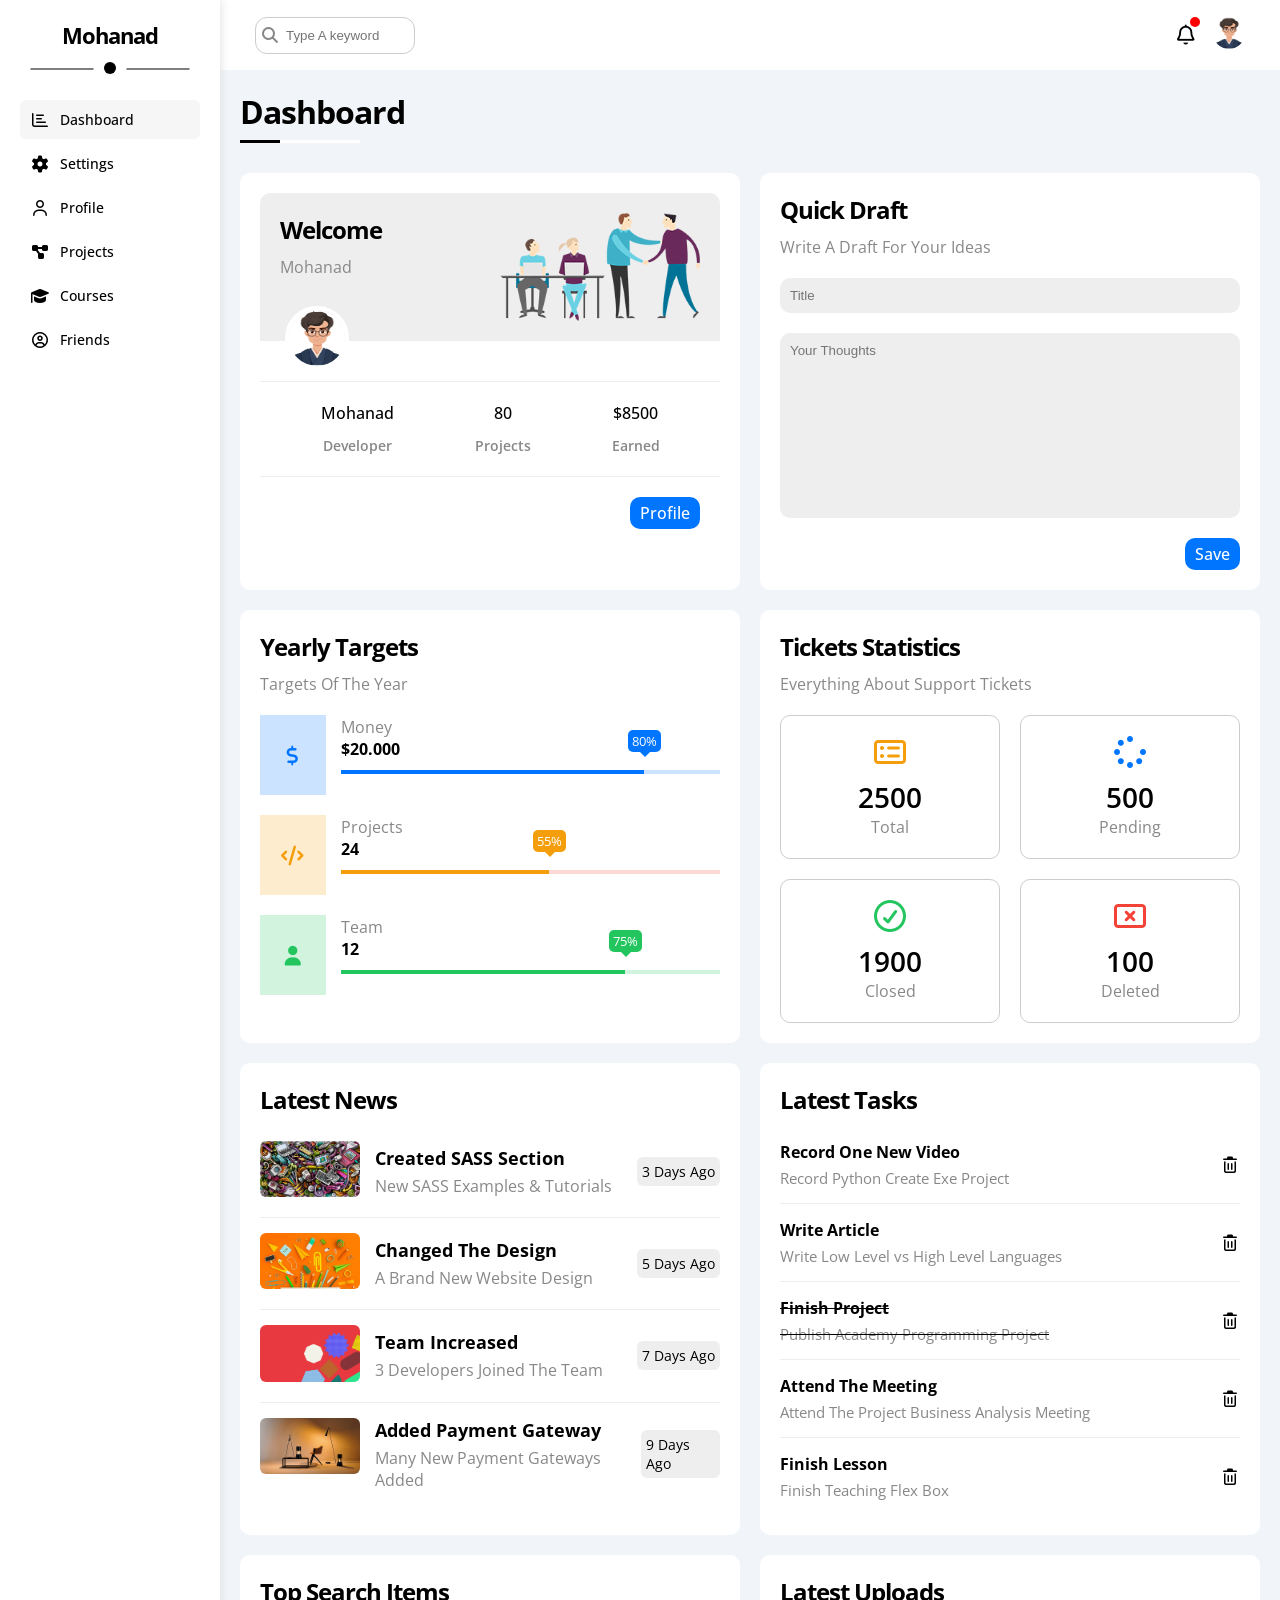
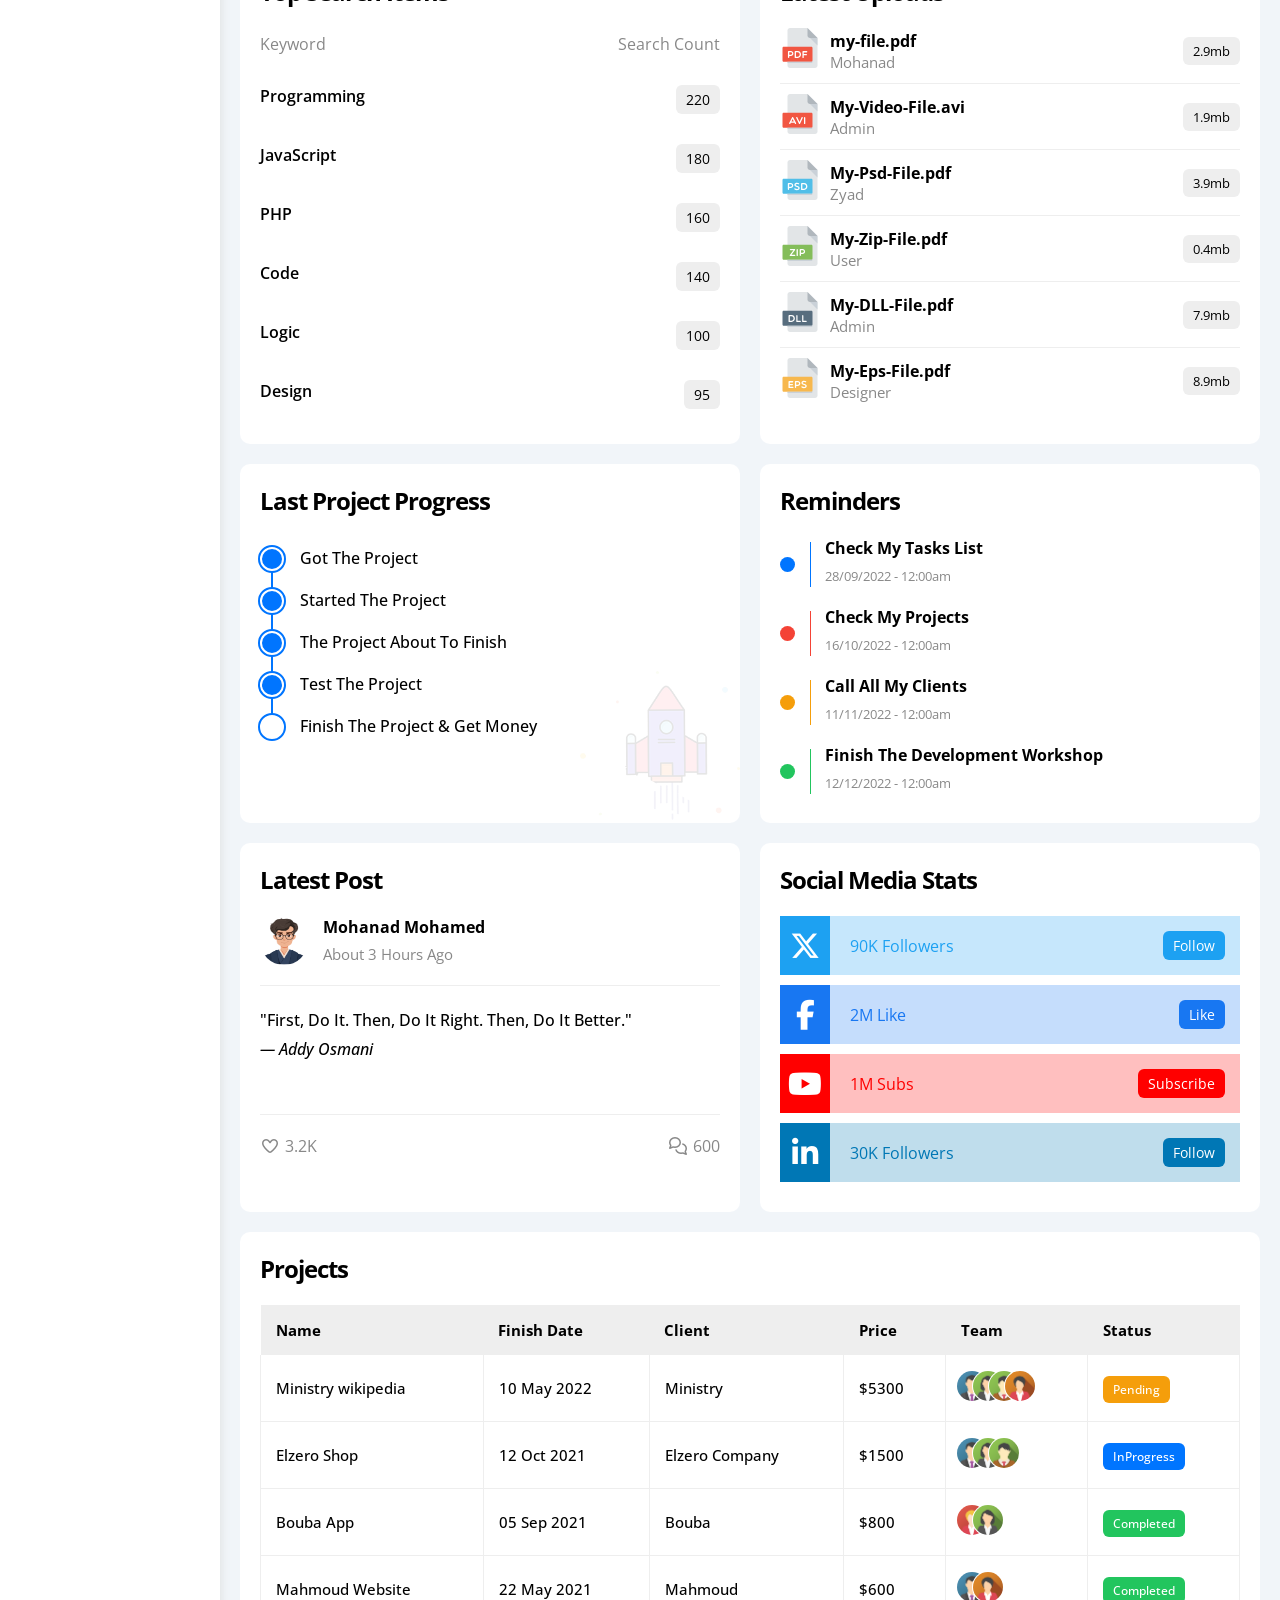
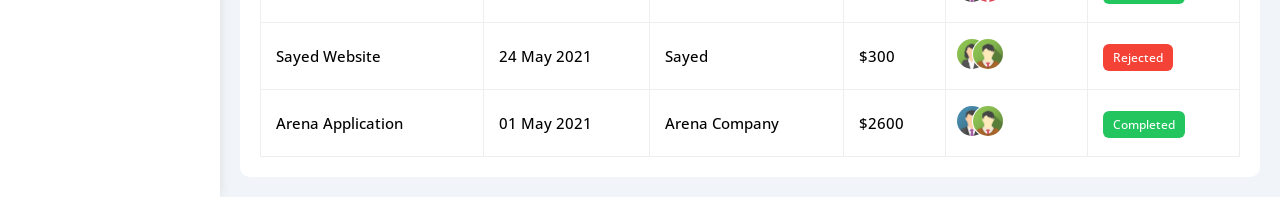
==== index.html @ ac5eeee0 "initial commit of the original template" ====
<!DOCTYPE html>
<html lang="en">
<head>
    <meta charset="UTF-8">
    <meta name="viewport" content="width=device-width, initial-scale=1.0">
    <title>Dashboard</title>
    <!-- Font Awesome  -->
    <link rel="stylesheet" href="CSS/all.min.css">
    <!-- FrameWork file  -->
    <link rel="stylesheet" href="CSS/framework.css">
    <!-- Main CSS File  -->
    <link rel="stylesheet" href="CSS/main.css">
    <!-- Google Fonts  -->
    <link rel="preconnect" href="https://fonts.googleapis.com">
    <link rel="preconnect" href="https://fonts.gstatic.com" crossorigin>
    <link href="https://fonts.googleapis.com/css2?family=Cairo:wght@200..1000&family=Open+Sans:ital,wght@0,300..800;1,300..800&display=swap" rel="stylesheet">
</head>
<body>
    <div class="page">
        <div class="sidebar">
            <h3>
                <span class="circle-bullet"></span>
                Mohanad
            </h3>
            <ul>
                <li>
                    <a class="active" href="index.html" >
                        <i class="fa-regular fa-chart-bar fa-fw"></i>
                        <span>Dashboard</span>
                    </a>
                </li>
                <li>
                    <a href="settings.html">
                        <i class="fa-solid fa-gear fa-fw"></i>
                        <span>Settings</span>
                    </a>
                </li>
                <li>                   
                    <a href="profile.html" >
                        <i class="fa-regular fa-user fa-fw"></i>
                        <span>Profile</span>
                    </a>
                </li>
                <li>
                    <a href="projects.html" >
                        <i class="fa-solid fa-diagram-project fa-fw"></i>
                        <span>Projects</span>
                    </a>
                </li>
                <li>                    
                    <a href="courses.html" >
                        <i class="fa-solid fa-graduation-cap fa-fw"></i>
                        <span>Courses</span>
                    </a>
                </li>
                <li>                   
                    <a href="friends.html" >
                        <i class="fa-regular fa-circle-user fa-fw"></i>
                        <span>Friends</span>
                    </a>
                </li>
            </ul>
        </div>

        <div class="content-wrapper">
            <header>
                <div class="search">
                    <i class="fa-solid fa-magnifying-glass"></i>
                    <input type="text" name="search" placeholder="Type A keyword">
                </div>
                    <div class="image p-relative">
                        <img src="images/my-avatar.jpg" alt="">
                    </div>
            </header>

            <div class="dashboard-body p-20">
                <h1 class="main-title">Dashboard</h1>

                <div class="dashboard-content">
                    <div class="card welcome pb-40">
                        <div class="intro p-20 d-flex-space eee-bg p-relative">
                            <div class="card-head-text">
                                <h2>Welcome</h2>
                                <p>Mohanad</p>
                            </div>
                            <img src="images/welcome.png" alt="">
                        </div>
                        <div class="content p-relative pt-20 pb-40">
                            <div class="image">
                                <img src="images/my-avatar.jpg" alt="">
                            </div>
                            <div class="content-text d-flex-around p-20 mt-20 mb-20 txt-center">
                                <div class="role">
                                    <p>Mohanad</p>
                                    <span>Developer</span>
                                </div>
                                <div class="projects-done">
                                    <p>80</p>
                                    <span>Projects</span>
                                </div>
                                <div class="money-earned">
                                    <p>$8500</p>
                                    <span>Earned</span>
                                </div>
                            </div>
                            <div class="profile-btn">
                                <a href="profile.html" target="_blank">Profile</a>
                            </div>
                        </div>
                    </div>
                    <!-- *************** -->
                    <div class="card quick-draft p-20">
                        <div class="card-head-text">
                            <h2>Quick Draft</h2>
                            <p>Write A Draft For Your Ideas</p>
                        </div>
                        <form action="" class="quick-draft-form d-flex mt-20">
                            <input class="title-input eee-bg rad-10" type="text" name="title" placeholder="Title">
                            <input class="thoughts-input eee-bg rad-10" type="text" name="thoughts" placeholder="Your Thoughts">
                        </form>
                        <div class="save-btn">
                            <a href="#">Save</a>
                        </div>
                    </div>
                    <!-- **************** -->
                    <div class="card targets p-20">
                        <div class="card-head-text">
                            <h2>Yearly Targets</h2>
                            <p>Targets Of The Year</p>
                        </div>
                        <!-- Money  -->
                        <div class="target-holder money d-flex">
                            <div class="target-icon center-flex">
                                <i class="fa-solid fa-dollar-sign fa-lg c-blue"></i>
                            </div>
                            <div class="target-content">
                                <p class="title">Money</p>
                                <p class="number">$20.000</p>
                                <div class="prog money">
                                    <span class="progress-fill money blue-bg" data-progress="80%" style="width: 80%;">
                                        <span class="money blue-bg">80%</span>
                                    </span>
                                </div>
                            </div>
                        </div>
                        <!-- Projects  -->
                        <div class="target-holder projects d-flex">
                            <div class="target-icon center-flex">
                                <i class="fa-solid fa-code fa-lg c-orange"></i>
                            </div>
                            <div class="target-content">
                                <p class="title">Projects</p>
                                <p class="number">24</p>
                                <div class="prog projects">
                                    <span class="progress-fill projects orange-bg" data-progress="55%" style="width: 55%;">
                                        <span class="projects orange-bg">55%</span>
                                    </span>
                                </div>
                            </div>
                        </div>
                        <!-- Team  -->
                        <div class="target-holder team d-flex">
                            <div class="target-icon center-flex">
                                <i class="fa-solid fa-user fa-lg c-green"></i>
                            </div>
                            <div class="target-content">
                                <p class="title">Team</p>
                                <p class="number">12</p>
                                <div class="prog team">
                                    <span class="progress-fill team green-bg" data-progress="75%" style="width: 75%;">
                                        <span class="team green-bg">75%</span>
                                    </span>
                                </div>
                            </div>
                        </div>
                    </div>
                    <!-- ******************* -->
                    <div class="card tickets p-20">
                        <div class="card-head-text">
                            <h2>Tickets Statistics</h2>
                            <p>Everything About Support Tickets</p>
                        </div>
                        <div class="box-container d-flex mt-20">
                            <div class="box">
                                <i class="fa-regular fa-rectangle-list fa-2x c-orange mb-10"></i>
                                <span>2500</span>
                                <p>Total</p>
                            </div>
                            <div class="box">
                                <i class="fa-solid fa-spinner fa-2x c-blue mb-10"></i>
                                <span>500</span>
                                <p>Pending</p>
                            </div>
                            <div class="box">
                                <i class="fa-regular fa-circle-check fa-2x c-green mb-10"></i>
                                <span>1900</span>
                                <p>Closed</p>
                            </div>
                            <div class="box">
                                <i class="fa-regular fa-rectangle-xmark fa-2x c-red mb-10"></i>
                                <span>100</span>
                                <p>Deleted</p>
                            </div>
                        </div>
                    </div>
                    <!-- ***************************** -->
                    <div class="card news p-20">
                        <div class="card-head-text">
                            <h2>Latest News</h2>
                        </div>
                        <div class="news-row d-flex">
                            <div class="news-row-image">
                                <img src="/images/news-04.png" alt="">
                            </div>
                            <div class="news-row-content">
                                <div class="news-text">
                                    <h3>Created SASS Section</h3>
                                    <p>New SASS Examples & Tutorials</p>
                                </div>
                                <div class="news-label ">
                                    3 Days Ago
                                </div>
                            </div>
                        </div>
                        <!-- ********** -->
                        <div class="news-row d-flex">
                            <div class="news-row-image">
                                <img src="/images/news-02.png" alt="">
                            </div>
                            <div class="news-row-content">
                                <div class="news-text">
                                    <h3>Changed The Design</h3>
                                    <p>A Brand New Website Design</p>
                                </div>
                                <div class="news-label ">
                                    5 Days Ago
                                </div>
                            </div>
                        </div>
                        <!-- *************** -->
                        <div class="news-row d-flex">
                            <div class="news-row-image">
                                <img src="/images/news-03.png" alt="">
                            </div>
                            <div class="news-row-content">
                                <div class="news-text">
                                    <h3>Team Increased</h3>
                                    <p>3 Developers Joined The Team</p>
                                </div>
                                <div class="news-label ">
                                    7 Days Ago
                                </div>
                            </div>
                        </div>
                        <!-- ********************* -->
                        <div class="news-row d-flex">
                            <div class="news-row-image">
                                <img src="/images/news-01.png" alt="">
                            </div>
                            <div class="news-row-content">
                                <div class="news-text">
                                    <h3>Added Payment Gateway</h3>
                                    <p>Many New Payment Gateways Added</p>
                                </div>
                                <div class="news-label ">
                                    9 Days Ago
                                </div>
                            </div>
                        </div>
                    </div>
                    <!-- ********************  -->
                    <div class="card tasks p-20">
                        <div class="card-head-text">
                            <h2>Latest Tasks</h2>
                        </div>
                        <div class="task-row d-flex">
                            <div class="task-content">
                                <h3 class="fs-16">Record One New Video</h3>
                                <p class="fs-15 c-grey">Record Python Create Exe Project</p>
                            </div>
                            <div class="remove-task-icon">
                                <i class="fa-regular fa-trash-can delete"></i>
                            </div>
                        </div>

                        <div class="task-row d-flex">
                            <div class="task-content">
                                <h3 class="fs-16">Write Article</h3>
                                <p class="fs-15 c-grey">Write Low Level vs High Level Languages</p>
                            </div>
                            <div class="remove-task-icon">
                                <i class="fa-regular fa-trash-can delete"></i>
                            </div>
                        </div>

                        <div class="task-row d-flex">
                            <div class="task-content">
                                <h3 class="fs-16">Finish Project</h3>
                                <p class="fs-15 c-grey">Publish Academy Programming Project</p>
                            </div>
                            <div class="remove-task-icon">
                                <i class="fa-regular fa-trash-can delete"></i>
                            </div>
                        </div>

                        <div class="task-row d-flex">
                            <div class="task-content">
                                <h3 class="fs-16">Attend The Meeting</h3>
                                <p class="fs-15 c-grey">Attend The Project Business Analysis Meeting</p>
                            </div>
                            <div class="remove-task-icon">
                                <i class="fa-regular fa-trash-can delete"></i>
                            </div>
                        </div>

                        <div class="task-row d-flex">
                            <div class="task-content">
                                <h3 class="fs-16">Finish Lesson</h3>
                                <p class="fs-15 c-grey">Finish Teaching Flex Box</p>
                            </div>
                            <div class="remove-task-icon">
                                <i class="fa-regular fa-trash-can delete"></i>
                            </div>
                        </div>
                    </div>
                    <!-- ********************  -->
                    <div class="card top-search p-20">
                        <div class="card-head-text">
                            <h2>Top Search Items</h2>
                        </div>
                        <div class="items-head d-flex-space">
                            <span class="c-grey">Keyword</span>
                            <span class="c-grey">Search Count</span>
                        </div>
                        <div class="items-row d-flex-space">
                            <span class="keyword">Programming</span>
                            <span class="count">220</span>
                        </div>

                        <div class="items-row d-flex-space">
                            <span class="keyword">JavaScript</span>
                            <span class="count">180</span>
                        </div>

                        <div class="items-row d-flex-space p-15">
                            <span class="keyword">PHP</span>
                            <span class="count">160</span>
                        </div>

                        <div class="items-row d-flex-space">
                            <span class="keyword">Code</span>
                            <span class="count">140</span>
                        </div>

                        <div class="items-row d-flex-space">
                            <span class="keyword">Logic</span>
                            <span class="count">100</span>
                        </div>

                        <div class="items-row d-flex-space">
                            <span class="keyword">Design</span>
                            <span class="count">95</span>
                        </div>
                    </div>
                    <!-- *********************  -->
                    <div class="card uploads p-20">
                        <div class="card-head-text">
                            <h2>Latest Uploads</h2>
                        </div>
                        <div class="uploads-row d-flex">
                            <div class="uploads-img">
                                <img src="/images/pdf.svg" alt="" style="width: 40px;">
                            </div>
                            <div class="uploads-content">
                                <div class="uploads-text">
                                    <h3 class="fs-16">my-file.pdf</h3>
                                    <p class="fs-15 c-grey">Mohanad</p>
                                </div>
                                <div class="uploads-label">
                                    2.9mb
                                </div>
                            </div>
                        </div>

                        <div class="uploads-row d-flex">
                            <div class="uploads-img">
                                <img src="/images/avi.svg" alt="" style="width: 40px;">
                            </div>
                            <div class="uploads-content">
                                <div class="uploads-text">
                                    <h3 class="fs-16">My-Video-File.avi</h3>
                                    <p class="fs-15 c-grey">Admin</p>
                                </div>
                                <div class="uploads-label">
                                    1.9mb
                                </div>
                            </div>
                        </div>

                        <div class="uploads-row d-flex">
                            <div class="uploads-img">
                                <img src="/images/psd.svg" alt="" style="width: 40px;">
                            </div>
                            <div class="uploads-content">
                                <div class="uploads-text">
                                    <h3 class="fs-16">My-Psd-File.pdf</h3>
                                    <p class="fs-15 c-grey">Zyad</p>
                                </div>
                                <div class="uploads-label">
                                    3.9mb
                                </div>
                            </div>
                        </div>

                        <div class="uploads-row d-flex">
                            <div class="uploads-img">
                                <img src="/images/zip.svg" alt="" style="width: 40px;">
                            </div>
                            <div class="uploads-content">
                                <div class="uploads-text">
                                    <h3 class="fs-16">My-Zip-File.pdf</h3>
                                    <p class="fs-15 c-grey">User</p>
                                </div>
                                <div class="uploads-label">
                                    0.4mb
                                </div>
                            </div>
                        </div>

                        <div class="uploads-row d-flex">
                            <div class="uploads-img">
                                <img src="/images/dll.svg" alt="" style="width: 40px;">
                            </div>
                            <div class="uploads-content">
                                <div class="uploads-text">
                                    <h3 class="fs-16">My-DLL-File.pdf</h3>
                                    <p class="fs-15 c-grey">Admin</p>
                                </div>
                                <div class="uploads-label">
                                    7.9mb
                                </div>
                            </div>
                        </div>

                        <div class="uploads-row d-flex">
                            <div class="uploads-img">
                                <img src="/images/eps.svg" alt="" style="width: 40px;">
                            </div>
                            <div class="uploads-content">
                                <div class="uploads-text">
                                    <h3 class="fs-16">My-Eps-File.pdf</h3>
                                    <p class="fs-15 c-grey">Designer</p>
                                </div>
                                <div class="uploads-label">
                                    8.9mb
                                </div>
                            </div>
                        </div>
                    </div>
                    <!-- **********************  -->
                    <div class="card progress p-relative">
                        <div class="card-head-text">
                            <h2>Last Project Progress</h2>
                        </div>
                        <ul class="project-progress mt-20">
                            <li>Got The Project</li>
                            <li>Started The Project</li>
                            <li>The Project About To Finish</li>
                            <li>Test The Project</li>
                            <li>Finish The Project & Get Money</li>
                        </ul>
                        <img src="/images/project.png" alt="">
                    </div>
                    <!-- ********************  -->
                    <div class="card reminders">
                        <div class="card-head-text">
                            <h2>Reminders</h2>
                        </div>
                        <ul>
                            <li class="d-flex blue">
                                <span class="bullet blue-bg "></span>
                                <div class="content">
                                    <p class="text">Check My Tasks List</p>
                                    <span class="date c-grey">28/09/2022 - 12:00am</span>
                                </div>
                            </li>
                            <li class="d-flex red">
                                <span class="bullet red-bg"></span>
                                <div class="content">
                                    <p class="text">Check My Projects</p>
                                    <span class="date c-grey">16/10/2022 - 12:00am</span>
                                </div>
                            </li>
                            <li class="d-flex orange">
                                <span class="bullet orange-bg"></span>
                                <div class="content">
                                    <p class="text">Call All My Clients</p>
                                    <span class="date c-grey">11/11/2022 - 12:00am</span>
                                </div>
                            </li>
                            <li class="d-flex green">
                                <span class="bullet green-bg"></span>
                                <div class="content">
                                    <p class="text">Finish The Development Workshop</p>
                                    <span class="date c-grey">12/12/2022 - 12:00am</span>
                                </div>
                            </li>
                        </ul>
                    </div>
                    <!-- ***********************  -->
                    <div class="card post ">
                        <div class="card-head-text ">
                            <h2>Latest Post</h2>
                        </div>
                        <div class="post-head text-capitalize pt-10 pb-20">
                            <img src="images/my-avatar.jpg" alt="">
                            <div class="info">
                                <span class="name fs-16">Mohanad Mohamed</span>
                                <span class="time c-grey fs-15">About 3 Hours Ago</span>
                            </div>
                        </div>
                        <div class="post-content text-capitalize pt-20 pb-50">
                            <blockquote>
                                "First, do it. Then, do it right. Then, do it better."
                            </blockquote>
                            <cite>— Addy Osmani</cite>
                        </div>
                        <div class="post-foot d-flex-space pt-20">
                            <div class="likes c-grey d-flex">
                                <i class="fa-regular fa-heart"></i>
                                <span>3.2K</span>
                            </div>
                            <div class="comments c-grey d-flex">
                                <i class="fa-regular fa-comments"></i>
                                <span>600</span>
                            </div>
                        </div>
                    </div>
                    <!-- *****************  -->
                    <div class="card social">
                        <div class="card-head-text mb-20">
                            <h2>Social Media Stats</h2>
                        </div>
                        <div class="social-row twitter d-flex ">
                            <i class="fa-brands fa-x-twitter center-flex c-white"></i>
                            <div class="social-row-content d-flex-space">
                                <span style="color: var(--twitter-color);">90K Followers</span>
                                <a href="#">Follow</a>
                            </div>
                        </div>
                        <div class="social-row facebook d-flex ">
                            <i class="fa-brands fa-facebook-f center-flex c-white"></i>
                            <div class="social-row-content d-flex-space">
                                <span style="color: var(--facebook-color);">2M Like</span>
                                <a href="#">Like</a>
                            </div>
                        </div>
                        <div class="social-row youtube d-flex ">
                            <i class="fa-brands fa-youtube center-flex c-white"></i>
                            <div class="social-row-content d-flex-space">
                                <span style="color: red;">1M Subs</span>
                                <a href="#">Subscribe</a>
                            </div>
                        </div>
                        <div class="social-row linkedIn d-flex ">
                            <i class="fa-brands fa-linkedin-in center-flex c-white"></i>
                            <div class="social-row-content d-flex-space">
                                <span style="color: var(--linkedIn-color);">30K Followers</span>
                                <a href="#">Follow</a>
                            </div>
                        </div>
                    </div>
                </div>
                <div class="card projects fff-bg rad-10 p-20 mt-20">
                    <div class="card-head-text mb-20">
                        <h2>Projects</h2>
                    </div>
                    <div class="table-container">
                        <table>
                            <tr>
                                <th>Name</th>
                                <th>Finish Date</th>
                                <th>Client</th>
                                <th>Price</th>
                                <th>Team</th>
                                <th>Status</th>
                            </tr>
                            <tr>
                                <td>Ministry wikipedia</td>
                                <td>10 May 2022</td>
                                <td>Ministry</td>
                                <td>$5300</td>
                                <td class="images">
                                    <img src="/images/team-01.png" alt="">
                                    <img src="/images/team-02.png" alt="">
                                    <img src="/images/team-03.png" alt="">
                                    <img src="/images/team-04.png" alt="">
                                </td>
                                <td class="pending"><span>Pending</span></td>
                            </tr>
                            <tr>
                                <td>Elzero Shop</td>
                                <td>12 Oct 2021</td>
                                <td>Elzero Company</td>
                                <td>$1500</td>
                                <td class="images">
                                    <img src="/images/team-01.png" alt="">
                                    <img src="/images/team-02.png" alt="">
                                    <img src="/images/team-03.png" alt="">
                                </td>
                                <td class="in-progress"><span>InProgress</span></td>
                            </tr>
                            <tr>
                                <td>Bouba App</td>
                                <td>05 Sep 2021</td>
                                <td>Bouba</td>
                                <td>$800</td>
                                <td class="images">
                                    <img src="/images/team-05.png" alt="">
                                    <img src="/images/team-02.png" alt="">
                                </td>
                                <td class="completed"><span>Completed</span></td>
                            </tr>
                            <tr>
                                <td>Mahmoud Website</td>
                                <td>22 May 2021</td>
                                <td>Mahmoud</td>
                                <td>$600</td>
                                <td class="images">
                                    <img src="/images/team-01.png" alt="">
                                    <img src="/images/team-04.png" alt="">
                                </td>
                                <td class="completed"><span>Completed</span></td>
                            </tr>
                            <tr>
                                <td>Sayed Website</td>
                                <td>24 May 2021</td>
                                <td>Sayed</td>
                                <td>$300</td>
                                <td class="images">
                                    <img src="/images/team-02.png" alt="">
                                    <img src="/images/team-03.png" alt="">
                                </td>
                                <td class="rejected"><span>Rejected</span></td>
                            </tr>
                            <tr>
                                <td>Arena Application</td>
                                <td>01 May 2021</td>
                                <td>Arena Company</td>
                                <td>$2600</td>
                                <td class="images">
                                    <img src="/images/team-01.png" alt="">
                                    <img src="/images/team-03.png" alt="">
                                </td>
                                <td class="completed"><span>Completed</span></td>
                            </tr>
                        </table>
                    </div>
                </div>
            </div>
        </div>
    </div>
</body>
</html>
---- CSS/framework.css ----
/* Start Padding And Margin  */
.w-full{
    width: 100%;
}
.p-10{
    padding: 10px;
}
.p-15{
    padding: 15px;
}
.p-20{
    padding: 20px;
}
.pt-10{
    padding-top: 10px;
}
.pt-15{
    padding-top: 15px;
}
.pt-20{
    padding-top: 20px;
}
.pb-10{
    padding-bottom: 10px;
}
.pb-15{
    padding-bottom: 15px;
}
.pb-20{
    padding-bottom: 20px;
}
.pb-40{
    padding-bottom: 40px;
}
.pb-50{
    padding-bottom: 50px;
}
.m-10{
    margin: 10px;
}
.m-20{
    margin: 20px;
}
.mt-5{
    margin-top: 5px;
}
.mt-10{
    margin-top: 10px;
}
.mt-15{
    margin-top: 15px;
}
.mt-20{
    margin-top: 20px;
}
.mb-10{
    margin-bottom: 10px;
}
.mb-15{
    margin-bottom: 15px;
}
.mb-20{
    margin-bottom: 20px;
}
.mt-40{
    margin-top: 40px;
}
.mb-40{
    margin-bottom: 40px;
}
.rad-6{
    border-radius: 6px;
}
.rad-10{
    border-radius: 10px;
}
/* End Padding And Margin  */
/* Start Display  */
.full-w{
    width: 100%;
}
.d-flex{
    display: flex;
}
.d-flex-space{
    display: flex;
    justify-content: space-between;
}
.d-flex-evenly{
    display: flex;
    justify-content: space-evenly;
}
.d-flex-around{
    display: flex;
    justify-content: space-around;
}
.center-flex{
    display: flex;
    justify-content: center;
    align-items: center;
}
.center-position{
    position: absolute;
    left: 50%;
    top: 50%;
    transform: translate(-50%, -50%);
}
/* End Display  */
/* Start Positioning  */
.p-relative{
    position: relative;
}
/* End Positioning  */
/* Start Text  */
.txt-center{
    text-align: center;
}
/* End Text  */
/* Start color  */
.white-bg{
    background-color: white;
}
.fff-bg{
    background-color: #fff;
}
.eee-bg{
    background-color: #eee;
}
.blue-bg{
    background-color: #0075ff;
}
.orange-bg{
    background-color: #f59e0b;
}
.green-bg{
    background-color: #22c55e;
}
.red-bg{
    background-color: #f44336;
}
.c-white{
    color: white;
}
.c-blue{
    color: #0075ff;
}
.c-orange{
    color: #f59e0b;
}
.c-green{
    color: #22c55e;
}
.c-grey{
    color: #888;
}
.c-red{
    color: #f44336;
}
/* End color  */
/* Start font  */
/* End font  */
.text-capitalize{
    text-transform: capitalize;
}
.fs-16{
    font-size: 16px;
}
.fs-15{
    font-size: 15px;
}
.fs-14{
    font-size: 14px;
}
.fs-13{
    font-size: 13px;
}
---- CSS/main.css ----
/* Start global values  */
*{
    -webkit-box-sizing: border-box;
    -moz-box-sizing: border-box;
    box-sizing: border-box;
    padding: 0;
    margin: 0;
}
::-webkit-scrollbar{
    width: 15px;
}
::-webkit-scrollbar-track{
    background: #fff;
}
::-webkit-scrollbar-thumb{
    background: var(--blue-color);
}
::-webkit-scrollbar-thumb:hover{
    background: var(--blue-alt-color);
}

body{
    font-family: "Open Sans", sans-serif;
    scroll-behavior: smooth;
}
ul{
    list-style-type: none;
}
a{
    text-decoration: none;
}
input:focus{
    outline: none;
}
.content-wrapper{
    flex-grow: 1;
    min-width: 0;
    display: flex;
    flex-direction: column;
    width: 100vw;
}
.main-title{
    font-size: 32px;
    letter-spacing: -1px;
    position: relative;
    margin-bottom: 40px;
    text-transform: capitalize;
}
.main-title::before,
.main-title::after{
    content: "";
    position: absolute;
    bottom: -10px;
    left: 0;
    height: 3px;
}
.main-title::before{
    width: 120px;
    background-color: white;
}
.main-title::after{
    background-color: black;
    width: 40px;
}
@media (max-width: 768px){
    .main-title{
        font-size: 28px;
        margin-left: 10px;
    }
}
@media (max-width: 480px){
    .dashboard-body{
        padding: 10px;
    }
}
.card{
    background-color: #fff;
    padding: 20px;
    border-radius: 10px;
}
.card-head-text h2{
    color: black;
    font-size: 24px;
    font-weight: 700;
    margin-bottom: 10px;
    letter-spacing: -1px;
    text-transform: capitalize;
}
.card-head-text p{
    margin-top: 10px;
    color: var(--grey-color);
    text-transform: capitalize;
}
@media (max-width: 768px){
    .card-head-text h2{
        font-size: 22px;
        margin-bottom: 7px;
    }
    .card-head-text p{
        font-size: 15px;
        margin-top: 7px;
    }
}
.toggle-switch-off{
    width: 78px;
    height: 32px;
    border-radius: 16px;
    background-color: #ccc;
    position: absolute;
    right: 10px;
    top: 32%;
    display: flex;
    align-items: center;
    justify-content: flex-start;
}
.toggle-switch-off > i{
    display: flex;
    align-items: center;
    justify-content: center;
    margin-left: 5px;
    font-size: 13px;
    width: 25px;
    height: 25px;
    background-color: white;
    border-radius: 50%;
    color: #a0a0a0;
}
.toggle-switch-on{
    width: 78px;
    height: 32px;
    border-radius: 16px;
    background-color: var(--blue-color);
    position: absolute;
    right: 10px;
    top: 32%;
    display: flex;
    align-items: center;
    justify-content: flex-end;
}
.toggle-switch-on > i{
    display: flex;
    align-items: center;
    justify-content: center;
    margin-right: 5px;
    font-size: 13px;
    width: 25px;
    height: 25px;
    background-color: white;
    border-radius: 50%;
    color: var(--blue-color);
}
:root{
    --section-background: #f1f5f9;
    --main-transition: 0.3s;
    --blue-color: #0075ff;
    --blue-alt-color: #0d69d5;
    --orange-color: #f59e0b;
    --green-color: #22c55e;
    --red-color: #f44336;
    --grey-color: #888;
    --twitter-color: #1DA1F2;
    --facebook-color: #1877F2;
    --youtube-color: red;
    --linkedIn-color: #0077B5;
}
/* End global values  */

/* Start sidebar  */
.page{
    display: flex;
    min-height: 100vh;
    background-color: var(--section-background);
}
.sidebar{
    flex-shrink: 0;
    padding: 20px;
    width: 220px;
    box-shadow: 0 0 10px #ddd;
    background-color: white;
    min-height: 100vh;
    position: relative;
}
.sidebar > h3{
    text-align: center;
    font-weight: bold;
    font-size: 22px;
    letter-spacing: -1px;
    padding-bottom: 20px;
    position: relative;
}
.sidebar > h3::before,
.sidebar > h3::after{
    content: "";
    position: absolute;
    bottom: 0;
    transform: translate(-50%, -50%);
    height: 1px;
    width: 35%;
    background-color: black;
}
.sidebar > h3 .circle-bullet{
    position: absolute;
    left: 50%;
    bottom: -10px;
    transform: translate(-50%, -50%);
    width: 12px;
    height: 12px;
    border-radius: 50%;
    background-color: black;
}
.sidebar ul{
    margin-top: 30px;
}
.sidebar ul li a{
    display: flex;
    align-items: center;
    text-align: center;
    color: black;
    padding: 10px;
    margin-bottom: 5px;
    border-radius: 6px;
    transition: var(--main-transition);
}
.sidebar ul li a:hover{
    background-color: #f6f6f6;
}
.sidebar ul li a i{
    margin-right: 10px;
}
.sidebar ul li a span{
    font-size: 14px;
    font-weight: 500;
}
.sidebar ul li a.active{
    background-color: #f6f6f6;
}
@media (max-width: 992px){
    .sidebar{
        width: 160px;
    }
    .sidebar > h3{
        font-size: 18px;
    }
    .sidebar > h3 .circle-bullet{
        width: 10px;
        height: 10px;
    }
}
@media (max-width: 768px){
    .sidebar{
        width: 58px;
        padding: 6px;
        display: flex;
        flex-direction: column;
        align-items: center;
    }
    .sidebar > h3{
        font-size: 13px;
        padding-bottom: 0;
        margin-top: 15px;
    }
    .sidebar > h3::before,
    .sidebar > h3::after{
        display: none;
    }
    .sidebar > h3 .circle-bullet{
        display: none;
    }
    .sidebar ul li a i{
        margin-right: 0;
    }
    .sidebar ul li a span{
        display: none;
    }
}
@media (max-width: 480px){
    .sidebar{
        padding: 4px;
    }
}
/* End sidebar  */

/* Start header  */
header{
    display: flex;
    justify-content: space-between;
    align-items: center;
    background-color: #fff;
    width: 100%;
    height: 50px;
    padding: 35px;
}
header > .search{
    position: relative;
}
header > .search > i{
    position: absolute;
    top: 50%;
    left: 15px;
    transform: translate(-50%, -50%);
    color: #888;
}
header > .search > input{
    width: 160px;
    border: 1px solid #ccc;
    border-radius: 12px;
    padding: 10px 0;
    padding-left: 30px;
    transition: var(--main-transition);
}
header > .search > input:focus{
    width: 200px;
}
header > .search > input:focus::placeholder{
    opacity: 0;
    color: transparent;
}
header .image::before{
    content: "\f0f3";
    position: absolute;
    right: 50px;
    top: 7px;
    font-family: "Font Awesome 5 Free";
    font-size: 20px;
}
header .image::after{
    content: "";
    position: absolute;
    right: 45px;
    width: 10px;
    height: 10px;
    border-radius: 50%;
    background-color: red;
}
header .image img{
    width: 32px;
    height: 32px;
    border-radius: 50%;
}
@media (max-width: 480px){
    header{
        height: 40px;
    }
    header .image img{
        width: 28px;
        height: 28px;
    }
    header .image::before{
        font-size: 18px;
    }
    header .image::after{
        width: 8px;
        height: 8px;
    }

}
/* End header  */
/* Start Dashboard  */
.dashboard-content{
    display: grid;
    grid-template-columns: 1fr 1fr;
    gap: 20px;
}
@media (max-width: 1192px){
    .dashboard-content{
        grid-template-columns: 1fr;
    }
}
.dashboard-content > .welcome .intro{
    border-radius: 10px 10px 0 0;
}
.dashboard-content > .welcome .intro img{
    width: 200px;
}
.dashboard-content > .welcome .content .image > img{
    width: 64px;
    height: 64px;
    border-radius: 50%;
    position: absolute;
    top: -35px;
    left: 25px;
    border: 4px solid white;
}
.dashboard-content > .welcome .content-text{
    border-top: 1px solid #eee; 
    border-bottom: 1px solid #eee; 
}
.dashboard-content > .welcome .content-text p{
    font-size: 16px;
    font-weight: 500;
    margin-bottom: 10px;
}
.dashboard-content > .welcome .content-text span{
    color: var(--grey-color);
    font-size: 14px;
    font-weight: 600;
}
.dashboard-content > .welcome .content .profile-btn{
    display: flex;
    justify-content: flex-end;
    margin: 20px 20px 0 0;
}
.dashboard-content > .welcome .content .profile-btn a{
    color: white;
    font-weight: 500;
    background-color: var(--blue-color);
    padding: 5px 10px;
    border-radius: 10px;
    transition: var(--main-transition);
}
.dashboard-content > .welcome .content .profile-btn a:hover{
    background-color: var(--blue-alt-color);
}
@media (max-width: 768px){
    .dashboard-content > .welcome{
        padding: 0;
    }
    .dashboard-content > .welcome .intro{
        margin-bottom: 10px;
    }
    .dashboard-content > .welcome .intro .card-head-text > p{
        text-align: center;
    }
    .dashboard-content > .welcome .intro img{
        display: none;
    }
    .dashboard-content > .welcome .content .image{
        position: relative;
    }
    .dashboard-content > .welcome .content .image > img{
        width: 58px;
        height: 58px;
        position: absolute;
        left: 50%;
        top: calc(50% - 30px);
        transform: translate(-50%, -50%);
    }
    .dashboard-content > .welcome .content-text{
        display: flex;
        flex-direction: column;
        align-items: center;
        justify-content: center;
        margin-bottom: 5px;
        padding-bottom: 5px;
    }
    .dashboard-content > .welcome .content-text > div{
        margin-bottom: 30px;
    }
    .dashboard-content > .welcome .content-text p{
        margin-bottom: 5px;
    }
    .dashboard-content > .welcome .content .profile-btn a{
        font-size: 13px;
    }
}
/* ********************************************  */
.dashboard-content > .quick-draft .quick-draft-form{
    flex-direction: column;
    gap: 20px;
}
.dashboard-content > .quick-draft .quick-draft-form .title-input{
    border: none;
    padding: 10px;
}
.dashboard-content > .quick-draft .quick-draft-form .thoughts-input{
    border: none;
    padding: 10px 10px 160px 10px;
    position: relative;
}
.dashboard-content > .quick-draft .save-btn{
    display: flex;
    justify-content: flex-end;
    margin-top: 20px;
}
.dashboard-content > .quick-draft .save-btn a{
    color: white;
    font-weight: 500;
    background-color: var(--blue-color);
    padding: 5px 10px;
    border-radius: 10px;
    transition: var(--main-transition);
}
@media (max-width: 768px){
    .dashboard-content > .quick-draft .save-btn a{
        font-size: 13px;
    }
}
/* ****************************************** */

.dashboard-content > .targets > .target-holder .target-icon{
    width: 80px;
    height: 80px;
    margin-top: 20px;
    margin-right: 15px;
}
.dashboard-content > .targets > .money .target-icon{
    background-color: rgb(0, 117, 255, 0.20);
}
.dashboard-content > .targets > .projects .target-icon{
    background-color: rgb(245, 158, 11, 0.20);
}
.dashboard-content > .targets > .team .target-icon{
    background-color: rgb(34, 197, 94, 0.20);
}
.dashboard-content > .targets .target-content{
    display: flex;
    flex-direction: column;
    justify-content: center;
    width: 100%;
    position: relative;
}
.dashboard-content > .targets .target-content > .title{
    color: var(--grey-color);
}
.dashboard-content > .targets .target-content > .number{
    color: black;
    font-weight: bold;
    margin-bottom: 10px;
}
.dashboard-content > .targets .target-content > .prog{
    height: 4px;
    width: 100%;
}
.dashboard-content > .targets .target-content > .prog.money{
    background-color: rgb(0, 117, 255, 0.20);
}
.dashboard-content > .targets .target-content > .prog.projects{
    background-color: rgb(244, 67, 54, 0.20);
}
.dashboard-content > .targets .target-content > .prog.team{
    background-color: rgb(34, 197, 94, 0.20);
}
.dashboard-content > .targets .target-content > .prog > .progress-fill{
    height: 100%;
    display: block;
    position: relative;
}
.dashboard-content > .targets .target-content > .prog > .progress-fill > span{
    position: absolute;
    font-size: 13px;
    top: -40px;
    right: -17px;
    color: white;
    padding: 2px 4px;
    border-radius: 5px;
}
.dashboard-content > .targets .target-content > .prog > .progress-fill > span::after{
    content: "";
    position: absolute;
    border-width: 7px;
    border-style: solid;
    left: 10px;
    bottom: -19px;
    transform: translateY(-50%);
}
.dashboard-content > .targets .target-content > .prog > .progress-fill > span.money::after{
    border-color: var(--blue-color) transparent transparent transparent;
}
.dashboard-content > .targets .target-content > .prog > .progress-fill > span.projects::after{
    border-color: var(--orange-color) transparent transparent transparent;
}
.dashboard-content > .targets .target-content > .prog > .progress-fill > span.team::after{
    border-color: var(--green-color) transparent transparent transparent;
}
/* **************************** */
.dashboard-content > .tickets .box-container{
    flex-wrap: wrap;
    gap: 20px;   
}
.dashboard-content > .tickets .box-container > .box{
    display: flex;
    flex-direction: column;
    justify-content: center;
    align-items: center;
    padding: 20px;
    border: 1px solid #ccc;
    border-radius: 10px;
    width: calc(50% - 10px);
}
.dashboard-content > .tickets .box-container > .box span{
    font-size: 28px;
    font-weight: 600;
}
.dashboard-content > .tickets .box-container > .box p{
    color: var(--grey-color);
}
@media (max-width: 768px){
    .dashboard-content > .tickets .box-container{
        flex-direction: column;
        align-items: center;
        justify-content: center;
    }
    .dashboard-content > .tickets .box-container > .box{
        width: 100%;
    }
    .dashboard-content > .tickets .box-container > .box > i{
        font-size: 26px;
    }
    .dashboard-content > .tickets .box-container > .box span{
        font-size: 24px;
    }
}
/* *********************** */
.dashboard-content > .news .news-row{
    padding: 15px 0;
    border-bottom: 1px solid #eee;
}
.dashboard-content > .news .news-row:last-child{
    border-bottom: none;
}
.dashboard-content > .news .news-row .news-row-image > img{
    width: 100px;
    border-radius: 6px;
    margin-right: 15px;
}
.dashboard-content > .news .news-row-content{
    width: 100%;
    display: flex;
    justify-content: space-between;
    align-items: center;
}
.dashboard-content > .news .news-row-content .news-text > h3{
    font-size: 18px;
    margin-bottom: 5px;
}
.dashboard-content > .news .news-row-content .news-text > p{
    color: var(--grey-color);
}
.dashboard-content > .news .news-row-content .news-label{
    font-size: 14px;
    padding: 5px;
    background-color: #eee;
    border-radius: 6px;
}
@media (max-width: 992px){
    .dashboard-content > .news .news-row .news-row-image > img{
        width: 80px;
    }
    .dashboard-content > .news .news-row-content .news-text > h3{
        font-size: 15px;
    }
    .dashboard-content > .news .news-row-content .news-label{
        font-size: 13px;
    }
    .dashboard-content > .news .news-row-content .news-label{
        font-size: 12px;
    }
}
@media (max-width: 768px){
    .dashboard-content > .news .news-row{
        flex-direction: column;
        align-items: center;
        justify-content: center;
        padding-bottom: 50px;
    }
    .dashboard-content > .news .news-row-image{
        display: flex;
        justify-content: center;
        align-items: center;
    }
    .dashboard-content > .news .news-row-image > img{
        width: 70px;
    }
    .dashboard-content > .news .news-row-content{
        justify-content: center;
        text-align: center;
        position: relative;
        margin-top: 10px;
    }
    .dashboard-content > .news .news-row-content .news-label{
        position: absolute;
        bottom: -45px;
        left: calc(50% - 5px);
        transform: translate(-50%, -50%);
    }
}
/* *********************  */
.dashboard-content > .tasks .task-row{
    width: 100%;
    display: flex;
    justify-content: space-between;
    align-items: center;
    padding: 15px 0;
    border-bottom: 1px solid #eee;
}
.dashboard-content > .tasks .task-row:nth-child(4){
    text-decoration: line-through;
}
.dashboard-content > .tasks .task-row:last-child{
    border-bottom: none;
}
.dashboard-content > .tasks .task-row .task-content h3{
    margin-bottom: 5px;
}
.dashboard-content > .tasks .task-row .remove-task-icon i{
    /* transition: var(--main-transition); */
    cursor: pointer;
}
.dashboard-content > .tasks .task-row .remove-task-icon i:hover{
    color: var(--red-color);
}
@media (max-width: 480px){
    .dashboard-content > .tasks .task-row .task-content h3{
        font-size: 15px;
    }
    .dashboard-content > .tasks .task-row .task-content h3{
        font-size: 14px;
    }
}
/* *****************************  */
.dashboard-content > .top-search .items-head{
    padding: 15px 0;
}
.dashboard-content > .top-search .items-row{
    padding: 15px 0;
}
.dashboard-content > .top-search .items-row > .keyword{
    font-weight: 600;
}
.dashboard-content > .top-search .items-row > .count{
    font-size: 14px;
    padding: 5px 10px;
    background-color: #eee;
    border-radius: 6px;
}
@media (max-width: 480px){
    .dashboard-content > .top-search .items-row .keyword{
        font-size: 14px;
    }
    .dashboard-content > .top-search .items-row .count{
        font-size: 13px;
    }
}
/* **********************  */
.dashboard-content > .uploads .uploads-row{
    padding: 10px 0;
    border-bottom: 1px solid #eee;
}
.dashboard-content > .uploads .uploads-row:last-child{
    border-bottom: none;
}
.dashboard-content > .uploads .uploads-row .uploads-img{
    margin-right: 10px;
}
.dashboard-content > .uploads .uploads-row .uploads-content{
    width: 100%;
    display: flex;
    justify-content: space-between;
    align-items: center;
}
.dashboard-content > .uploads .uploads-row .uploads-content .uploads-label{
    padding: 5px 10px;
    font-size: 13px;
    background-color: #eee;
    border-radius: 6px;
}
@media (max-width: 480px){
    .dashboard-content > .uploads .uploads-text > h3{
        font-size: 15px;
    }
    .dashboard-content > .uploads .uploads-text > p{
        font-size: 14px;
    }
}
/* **************************  */
.dashboard-content > .progress ul.project-progress{
    position: relative;
}
.dashboard-content > .progress ul.project-progress::before{
    content: "";
    position: absolute;
    z-index: 0;
    height: 80%;
    width: 2px;
    background-color: var(--blue-color);
    left: 11px;
    top: 10px;
}
.dashboard-content > .progress ul.project-progress li{
    padding: 10px 0;
    margin-left: 40px;
    font-weight: 500;
    position: relative;
}
.dashboard-content > .progress ul.project-progress li::before{
    content: "";
    position: absolute;
    z-index: 3;
    display: block;
    width: 20px;
    height: 20px;
    left: -40px;
    border-radius: 50%;
    background-color: var(--blue-color);
    border-width: 2px;
    border-style: solid;
    border-color: white;
    border-image: initial;
    outline: 2px solid var(--blue-color);
}
.dashboard-content  > .progress ul.project-progress li::after{
    content: "";
    position: absolute;
    z-index: 2;
    left: -40px;
    top: 10px;
    display: block;
    width: 24px;
    height: 24px;
    border-radius: 50%;
    background-color: white;
}
.dashboard-content > .progress ul.project-progress li:last-child::before{
    background-color: transparent;
}
.dashboard-content > .progress ul.project-progress li:nth-child(4)::before{
    animation: fading 1.2s linear infinite;
}

@keyframes fading{
    0%{
        background-color: rgb(0, 117, 255, 1);
    }
    50%{
        background-color: rgb(0, 117, 255, 0.5);

    }
    100%{
        background-color: rgb(0, 117, 255, 0);
    }
}
.dashboard-content > .progress img{
    position: absolute;
    width: 160px;
    bottom: 0;
    right: 0;
    opacity: 0.1;
}
@media (max-width: 480px){
    .dashboard-content > .progress ul.project-progress li{
        font-size: 15px;
    }
}
/* ******************  */
.dashboard-content > .reminders ul li{
    padding: 10px 0;
    position: relative;
}
.dashboard-content > .reminders ul li::before{
    content: "";
    position: absolute;
    width: 1px;
    height: 45px;
    left: 30px;
    top: 15px;
}
.dashboard-content > .reminders ul li.blue::before{
    background-color: var(--blue-color);
}
.dashboard-content > .reminders ul li.red::before{
    background-color: var(--red-color);
}
.dashboard-content > .reminders ul li.orange::before{
    background-color: var(--orange-color);
}
.dashboard-content > .reminders ul li.green::before{
    background-color: var(--green-color);
}
.dashboard-content > .reminders ul li .bullet{
    width: 15px;
    height: 15px;
    border-radius: 50%;
    margin-top: 20px;
    margin-right: 30px;
}
.dashboard-content > .reminders ul li .content{
    text-transform: capitalize;
}
.dashboard-content > .reminders ul li .content .text{
    font-size: 16px;
    font-weight: 700;
    margin-bottom: 5px;
}
.dashboard-content > .reminders ul li .content .date{
    font-size: 13px;
}
@media (max-width: 480px){
    .dashboard-content > .reminders ul li .content .text{
        font-size: 14px;
    }
    .dashboard-content > .reminders ul li .content .date{
        font-size: 12px;
    }
    .dashboard-content > .reminders ul li .bullet{
        width: 12px;
        height: 12px;
    }
}
/* ***********************  */
.dashboard-content > .post .post-head{
    display: flex;
    align-items: center;
    margin-top: 10px;
}
.dashboard-content > .post .post-head img{
    width: 48px;
    height: 48px;
    border-radius: 50%;
    margin-right: 15px;
} 
.dashboard-content > .post .post-head .info .name{
    display: block;
    font-size: 16px; font-weight: 700;
    margin-bottom: 5px;
}
.dashboard-content > .post .post-content{
    border-top: 1px solid #eee;
    border-bottom: 1px solid #eee;
    line-height: 1.8;
    font-weight: 500;
}
.dashboard-content > .post .post-foot{
    align-items: center;
}
.dashboard-content > .post .post-foot .likes,
.dashboard-content > .post .post-foot .comments{
    justify-content: center;
    align-items: center;
    gap: 5px;
}
@media (max-width: 480px){
    .dashboard-content > .post .post-head img{
        width: 40px;
        height: 40px;
    }
    .dashboard-content > .post .post-head .info .name{
        font-size: 15px;
    }
    .dashboard-content > .post .post-head .info .time{
        font-size: 12px;
    }
    .dashboard-content > .post .post-content{
        font-size: 13px;
    }
    .dashboard-content > .post .post-foot .likes,
    .dashboard-content > .post .post-foot .comments{
        font-size: 12px;
    }
}
/* ********************  */
.dashboard-content > .social .social-row{
    margin-bottom: 10px;
    position: relative;
}
.dashboard-content > .social .social-row > i{
    position: absolute;
    width: 50px;
    height: 50px;
    padding: 20px;
    font-size: 30px;
    margin-right: 20px;
    height: 100%;
    transition: var(--main-transition);
}
.dashboard-content > .social .social-row > i:hover{
    transform: rotate(5deg);
}
.dashboard-content > .social .twitter{
    background-color: rgb(29, 161, 242, 0.25);
}
.dashboard-content > .social .facebook{
    background-color: rgb(24, 119, 242, 0.25);
}
.dashboard-content > .social .youtube{
    background-color: rgb(255, 0, 0, 0.25);
}
.dashboard-content > .social .linkedIn{
    background-color: rgb(0, 119, 181, 0.25);
}
.dashboard-content > .social .twitter > i{
    background-color: var(--twitter-color);
}
.dashboard-content > .social .facebook > i{
    background-color: var(--facebook-color);
}
.dashboard-content > .social .youtube > i{
    background-color: var(--youtube-color);
}
.dashboard-content > .social .linkedIn > i{
    background-color: var(--linkedIn-color);
}
.dashboard-content > .social .social-row-content{
    width: 100%;
    align-items: center;
    padding: 15px 15px 15px 70px;
}
.dashboard-content > .social .social-row .social-row-content > a{
    padding: 5px 10px;
    color: white;
    border-radius: 6px;
    font-size: 14px;
    outline: none;
}
.dashboard-content > .social .twitter .social-row-content > a{
    background-color: var(--twitter-color);
}
.dashboard-content > .social .facebook .social-row-content > a{
    background-color: var(--facebook-color);
}
.dashboard-content > .social .youtube .social-row-content > a{
    background-color: var(--youtube-color);
}
.dashboard-content > .social .linkedIn .social-row-content > a{
    background-color: var(--linkedIn-color);
}
@media (max-width: 480px){
    .dashboard-content > .social .social-row > i{
        width: 30px;
        height: 30px;
    }
    .dashboard-content > .social .social-row-content > span{
        font-size: 14px;
    }
    .dashboard-content > .social .social-row .social-row-content > a{
        font-size: 12px;
    }
    .dashboard-content > .social .social-row > i{
        height: 56px;
        font-size: 20px;
    }
}
/* ********************* */
.dashboard-content .projects .table-container{
    width: 100%;
    overflow-x: auto;
    -webkit-overflow-scrolling: touch;
}
.dashboard-body .projects table{
    width: 100%;
    border-collapse: collapse;
    white-space: nowrap;
}
.dashboard-body .projects table .images{
    padding-left: 30px;
}
.dashboard-body .projects table img{
    width: 32px;
    height: 32px;
    border-radius: 50%;
    padding: 1px;
    background-color: white;
    margin-left: -20px;
}
.dashboard-body .projects table tr{
    transition: var(--main-transition);
}
.dashboard-body .projects table tr:hover{
    background-color: #f6f6f6;
}
.dashboard-body .projects table tr th,
.dashboard-body .projects table tr td{
    padding: 15px;
    font-size: 15px;
    text-align: start;
}
.dashboard-body .projects table th{
    background-color: #eee;
    font-weight: 700;
    border: none;
}
.dashboard-body .projects table td{
    border: 1px solid #eee;
    border-top: none;
    font-weight: 500;
}
.dashboard-body .projects table .pending span{
    padding: 5px 10px;
    background-color: var(--orange-color);
    color: white;
    border-radius: 6px;
    font-size: 12px;
}
.dashboard-body .projects table .in-progress span{
    padding: 5px 10px;
    background-color: var(--blue-color);
    color: white;
    border-radius: 6px;
    font-size: 12px;
}
.dashboard-body .projects table .completed span{
    padding: 5px 10px;
    background-color: var(--green-color);
    color: white;
    border-radius: 6px;
    font-size: 12px;
}
.dashboard-body .projects table .rejected span{
    padding: 5px 10px;
    background-color: var(--red-color);
    color: white;
    border-radius: 6px;
    font-size: 12px;
}
@media (max-width: 992px){
    .dashboard-body .projects table img{
        width: 28px;
        height: 28px;
    }
    .dashboard-body .projects table tr th,
    .dashboard-body .projects table tr td{
        padding: 12px;
        font-size: 14px;
    }
}
@media (max-width: 480px){
    .dashboard-body .projects{
        display: none;
    }
}
/* End Dashboard  */
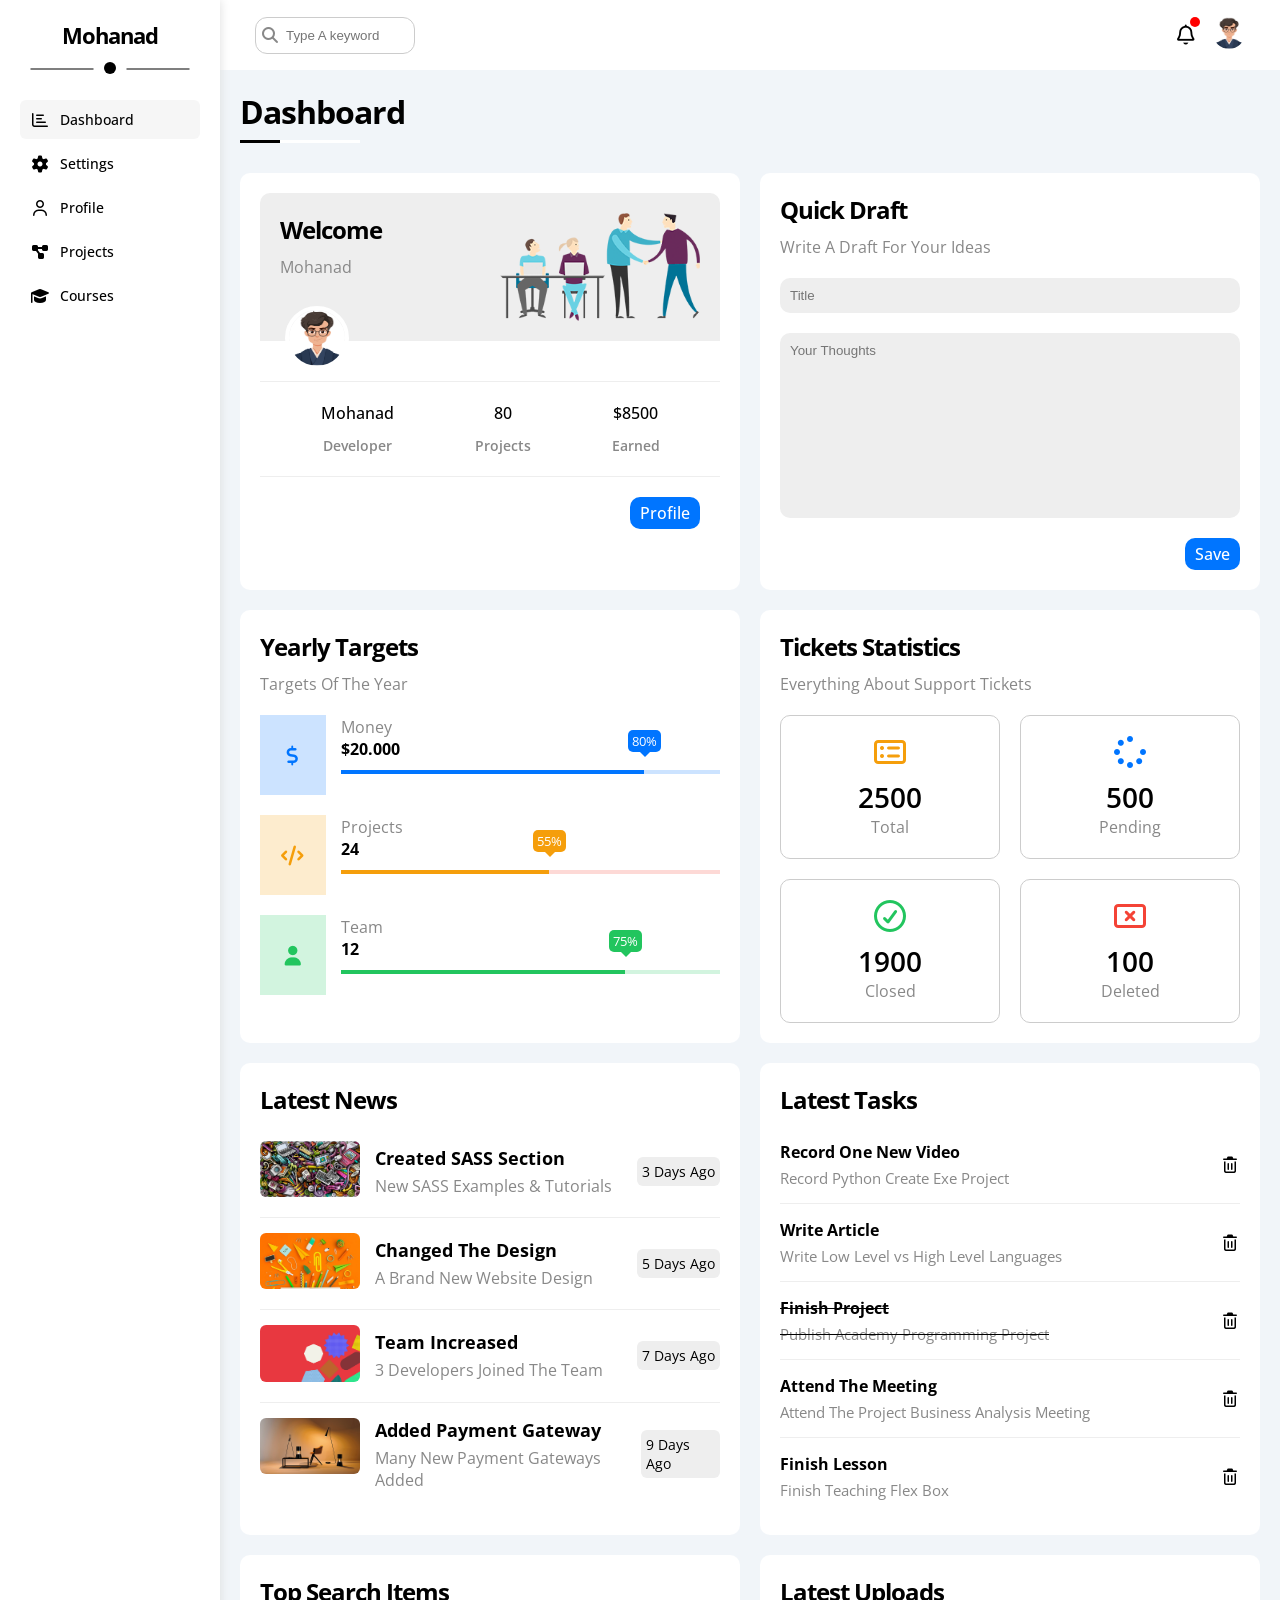
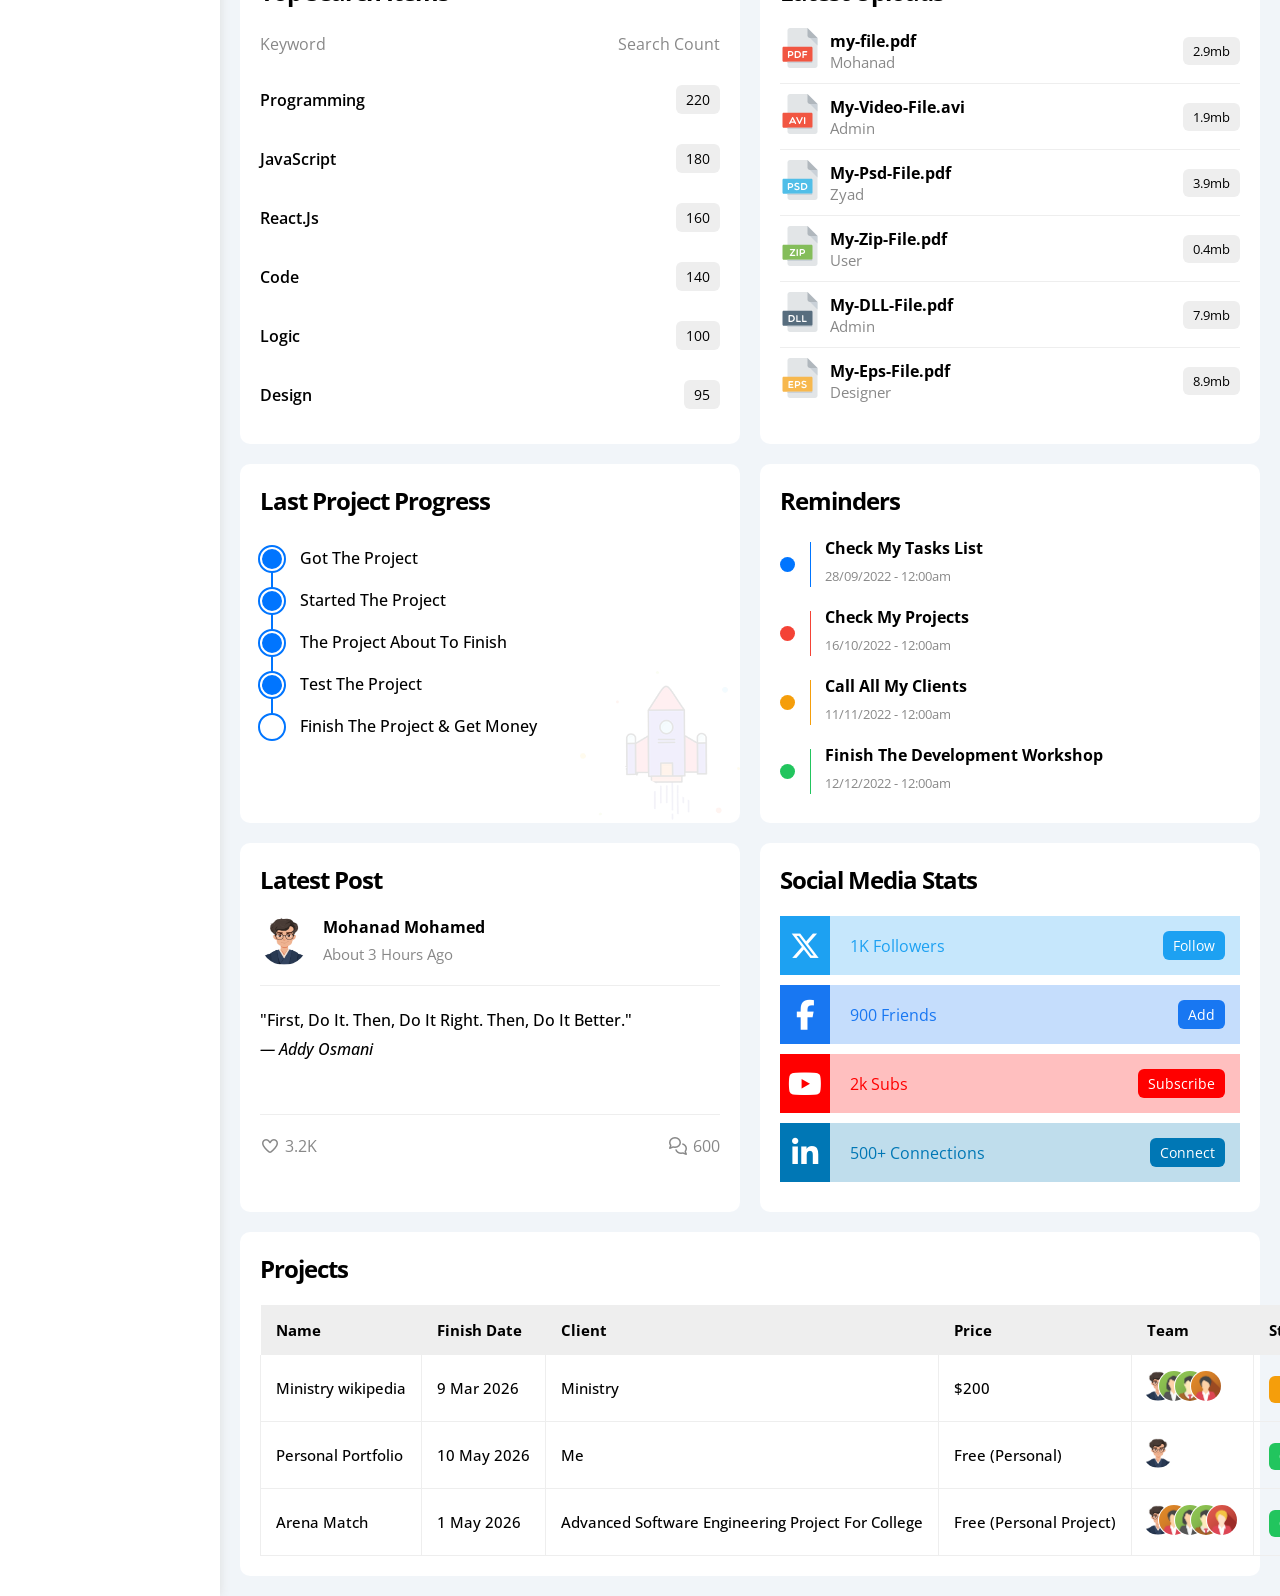
==== commit 265d38b2: "polish text content, and clean up the layout of the sidebar and the pages" ====
--- a/index.html
+++ b/index.html
@@ -53,12 +53,6 @@
                         <span>Courses</span>
                     </a>
                 </li>
-                <li>                   
-                    <a href="friends.html" >
-                        <i class="fa-regular fa-circle-user fa-fw"></i>
-                        <span>Friends</span>
-                    </a>
-                </li>
             </ul>
         </div>
 
@@ -210,7 +204,7 @@
                         </div>
                         <div class="news-row d-flex">
                             <div class="news-row-image">
-                                <img src="/images/news-04.png" alt="">
+                                <img src="images/news-04.png" alt="">
                             </div>
                             <div class="news-row-content">
                                 <div class="news-text">
@@ -225,7 +219,7 @@
                         <!-- ********** -->
                         <div class="news-row d-flex">
                             <div class="news-row-image">
-                                <img src="/images/news-02.png" alt="">
+                                <img src="images/news-02.png" alt="">
                             </div>
                             <div class="news-row-content">
                                 <div class="news-text">
@@ -240,7 +234,7 @@
                         <!-- *************** -->
                         <div class="news-row d-flex">
                             <div class="news-row-image">
-                                <img src="/images/news-03.png" alt="">
+                                <img src="images/news-03.png" alt="">
                             </div>
                             <div class="news-row-content">
                                 <div class="news-text">
@@ -255,7 +249,7 @@
                         <!-- ********************* -->
                         <div class="news-row d-flex">
                             <div class="news-row-image">
-                                <img src="/images/news-01.png" alt="">
+                                <img src="images/news-01.png" alt="">
                             </div>
                             <div class="news-row-content">
                                 <div class="news-text">
@@ -343,7 +337,7 @@
                         </div>
 
                         <div class="items-row d-flex-space p-15">
-                            <span class="keyword">PHP</span>
+                            <span class="keyword">React.Js</span>
                             <span class="count">160</span>
                         </div>
 
@@ -369,7 +363,7 @@
                         </div>
                         <div class="uploads-row d-flex">
                             <div class="uploads-img">
-                                <img src="/images/pdf.svg" alt="" style="width: 40px;">
+                                <img src="images/pdf.svg" alt="" style="width: 40px;">
                             </div>
                             <div class="uploads-content">
                                 <div class="uploads-text">
@@ -384,7 +378,7 @@
 
                         <div class="uploads-row d-flex">
                             <div class="uploads-img">
-                                <img src="/images/avi.svg" alt="" style="width: 40px;">
+                                <img src="images/avi.svg" alt="" style="width: 40px;">
                             </div>
                             <div class="uploads-content">
                                 <div class="uploads-text">
@@ -399,7 +393,7 @@
 
                         <div class="uploads-row d-flex">
                             <div class="uploads-img">
-                                <img src="/images/psd.svg" alt="" style="width: 40px;">
+                                <img src="images/psd.svg" alt="" style="width: 40px;">
                             </div>
                             <div class="uploads-content">
                                 <div class="uploads-text">
@@ -414,7 +408,7 @@
 
                         <div class="uploads-row d-flex">
                             <div class="uploads-img">
-                                <img src="/images/zip.svg" alt="" style="width: 40px;">
+                                <img src="images/zip.svg" alt="" style="width: 40px;">
                             </div>
                             <div class="uploads-content">
                                 <div class="uploads-text">
@@ -429,7 +423,7 @@
 
                         <div class="uploads-row d-flex">
                             <div class="uploads-img">
-                                <img src="/images/dll.svg" alt="" style="width: 40px;">
+                                <img src="images/dll.svg" alt="" style="width: 40px;">
                             </div>
                             <div class="uploads-content">
                                 <div class="uploads-text">
@@ -444,7 +438,7 @@
 
                         <div class="uploads-row d-flex">
                             <div class="uploads-img">
-                                <img src="/images/eps.svg" alt="" style="width: 40px;">
+                                <img src="images/eps.svg" alt="" style="width: 40px;">
                             </div>
                             <div class="uploads-content">
                                 <div class="uploads-text">
@@ -469,7 +463,7 @@
                             <li>Test The Project</li>
                             <li>Finish The Project & Get Money</li>
                         </ul>
-                        <img src="/images/project.png" alt="">
+                        <img src="images/project.png" alt="">
                     </div>
                     <!-- ********************  -->
                     <div class="card reminders">
@@ -544,29 +538,29 @@
                         <div class="social-row twitter d-flex ">
                             <i class="fa-brands fa-x-twitter center-flex c-white"></i>
                             <div class="social-row-content d-flex-space">
-                                <span style="color: var(--twitter-color);">90K Followers</span>
+                                <span style="color: var(--twitter-color);">1K Followers</span>
                                 <a href="#">Follow</a>
                             </div>
                         </div>
                         <div class="social-row facebook d-flex ">
                             <i class="fa-brands fa-facebook-f center-flex c-white"></i>
                             <div class="social-row-content d-flex-space">
-                                <span style="color: var(--facebook-color);">2M Like</span>
-                                <a href="#">Like</a>
+                                <span style="color: var(--facebook-color);">900 Friends</span>
+                                <a href="#">Add</a>
                             </div>
                         </div>
                         <div class="social-row youtube d-flex ">
                             <i class="fa-brands fa-youtube center-flex c-white"></i>
                             <div class="social-row-content d-flex-space">
-                                <span style="color: red;">1M Subs</span>
+                                <span style="color: red;">2k Subs</span>
                                 <a href="#">Subscribe</a>
                             </div>
                         </div>
                         <div class="social-row linkedIn d-flex ">
                             <i class="fa-brands fa-linkedin-in center-flex c-white"></i>
                             <div class="social-row-content d-flex-space">
-                                <span style="color: var(--linkedIn-color);">30K Followers</span>
-                                <a href="#">Follow</a>
+                                <span style="color: var(--linkedIn-color);">500+ Connections</span>
+                                <a href="#">Connect</a>
                             </div>
                         </div>
                     </div>
@@ -587,70 +581,38 @@
                             </tr>
                             <tr>
                                 <td>Ministry wikipedia</td>
-                                <td>10 May 2022</td>
+                                <td>9 Mar 2026</td>
                                 <td>Ministry</td>
-                                <td>$5300</td>
+                                <td>$200</td>
                                 <td class="images">
-                                    <img src="/images/team-01.png" alt="">
-                                    <img src="/images/team-02.png" alt="">
-                                    <img src="/images/team-03.png" alt="">
-                                    <img src="/images/team-04.png" alt="">
+                                    <img src="images/my-avatar.jpg" alt="">
+                                    <img src="images/team-02.png" alt="">
+                                    <img src="images/team-03.png" alt="">
+                                    <img src="images/team-04.png" alt="">
                                 </td>
                                 <td class="pending"><span>Pending</span></td>
                             </tr>
                             <tr>
-                                <td>Elzero Shop</td>
-                                <td>12 Oct 2021</td>
-                                <td>Elzero Company</td>
-                                <td>$1500</td>
+                                <td>Personal Portfolio</td>
+                                <td>10 May 2026</td>
+                                <td>Me</td>
+                                <td>Free (Personal)</td>
                                 <td class="images">
-                                    <img src="/images/team-01.png" alt="">
-                                    <img src="/images/team-02.png" alt="">
-                                    <img src="/images/team-03.png" alt="">
-                                </td>
-                                <td class="in-progress"><span>InProgress</span></td>
-                            </tr>
-                            <tr>
-                                <td>Bouba App</td>
-                                <td>05 Sep 2021</td>
-                                <td>Bouba</td>
-                                <td>$800</td>
-                                <td class="images">
-                                    <img src="/images/team-05.png" alt="">
-                                    <img src="/images/team-02.png" alt="">
+                                    <img src="images/my-avatar.jpg" alt="My Avatar">
                                 </td>
                                 <td class="completed"><span>Completed</span></td>
                             </tr>
                             <tr>
-                                <td>Mahmoud Website</td>
-                                <td>22 May 2021</td>
-                                <td>Mahmoud</td>
-                                <td>$600</td>
+                                <td>Arena Match</td>
+                                <td>1 May 2026</td>
+                                <td>Advanced Software Engineering Project For College</td>
+                                <td>Free (Personal Project)</td>
                                 <td class="images">
-                                    <img src="/images/team-01.png" alt="">
-                                    <img src="/images/team-04.png" alt="">
-                                </td>
-                                <td class="completed"><span>Completed</span></td>
-                            </tr>
-                            <tr>
-                                <td>Sayed Website</td>
-                                <td>24 May 2021</td>
-                                <td>Sayed</td>
-                                <td>$300</td>
-                                <td class="images">
-                                    <img src="/images/team-02.png" alt="">
-                                    <img src="/images/team-03.png" alt="">
-                                </td>
-                                <td class="rejected"><span>Rejected</span></td>
-                            </tr>
-                            <tr>
-                                <td>Arena Application</td>
-                                <td>01 May 2021</td>
-                                <td>Arena Company</td>
-                                <td>$2600</td>
-                                <td class="images">
-                                    <img src="/images/team-01.png" alt="">
-                                    <img src="/images/team-03.png" alt="">
+                                    <img src="images/my-avatar.jpg" alt="">
+                                    <img src="images/team-04.png" alt="">
+                                    <img src="images/team-02.png" alt="">
+                                    <img src="images/team-03.png" alt="">
+                                    <img src="images/team-05.png" alt="">
                                 </td>
                                 <td class="completed"><span>Completed</span></td>
                             </tr>
--- a/CSS/main.css
+++ b/CSS/main.css
@@ -713,6 +713,7 @@
 }
 .dashboard-content > .top-search .items-row{
     padding: 15px 0;
+    align-items: center;
 }
 .dashboard-content > .top-search .items-row > .keyword{
     font-weight: 600;
